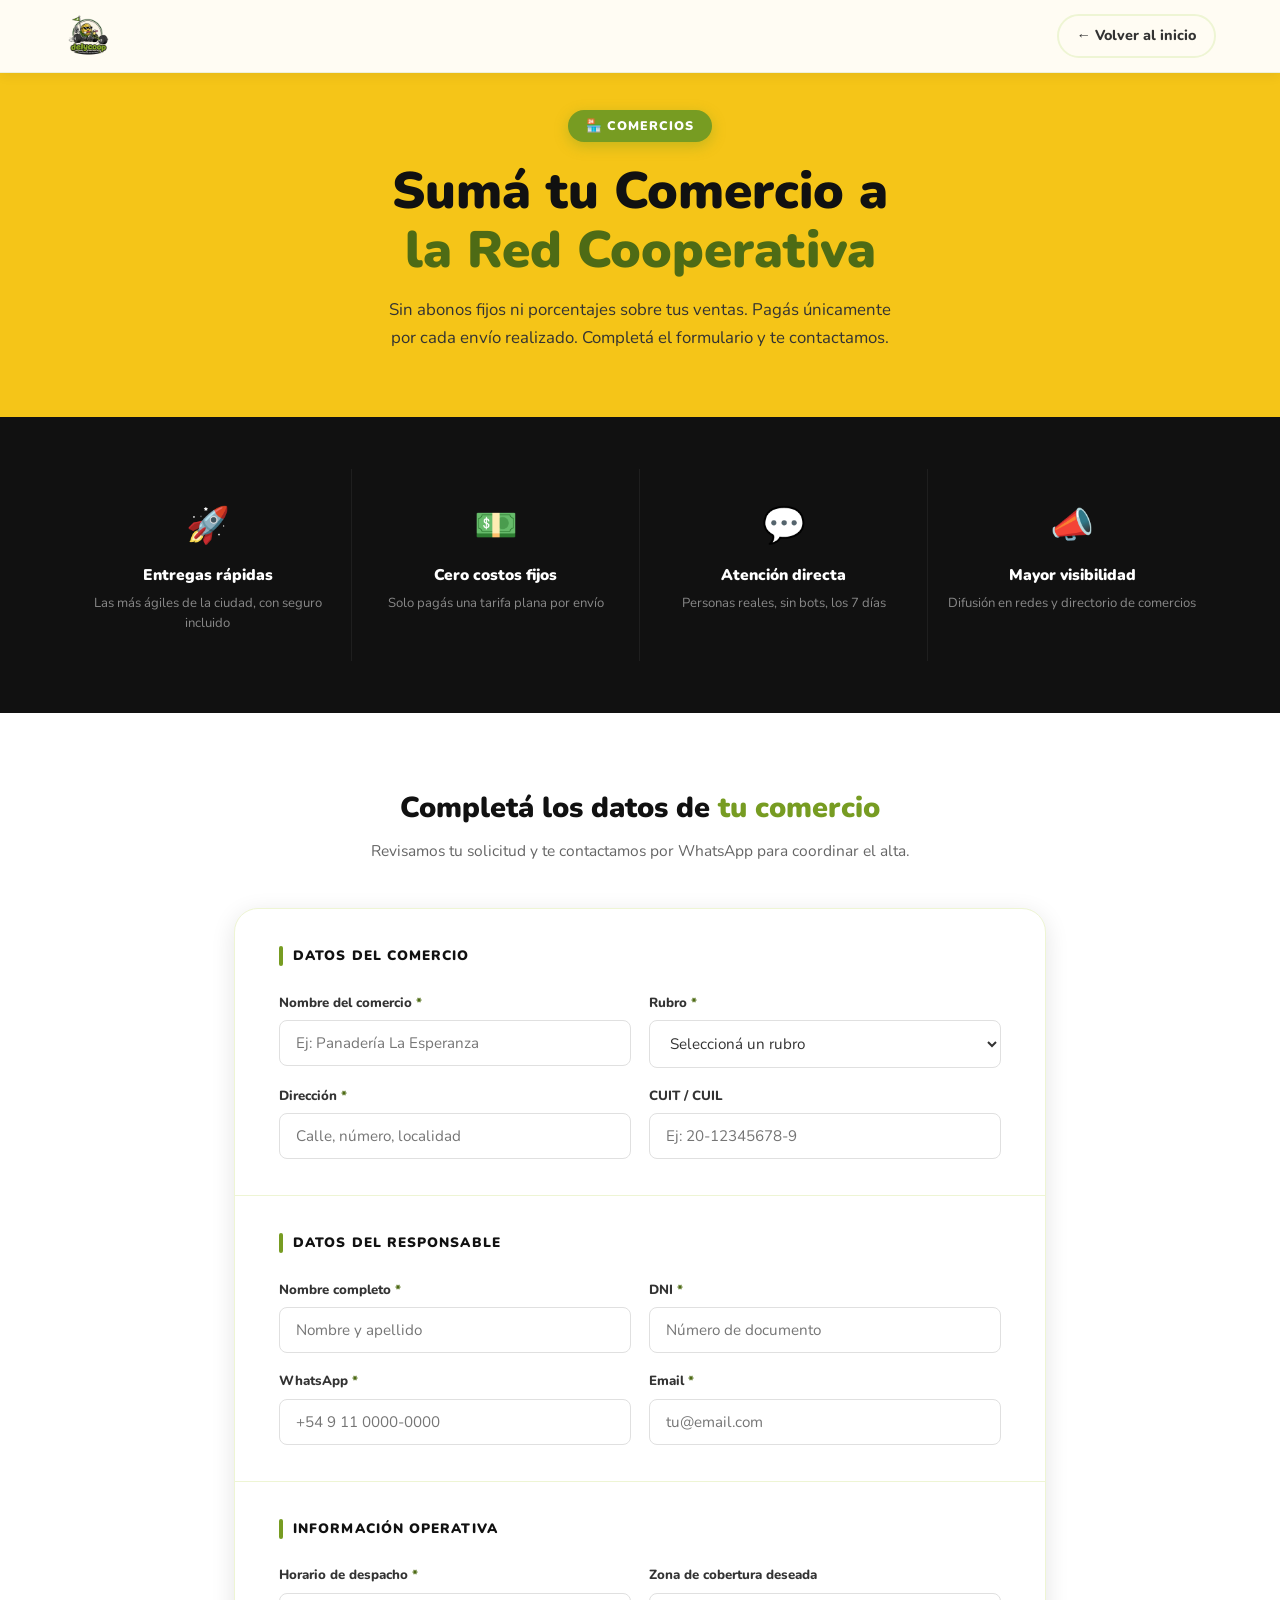
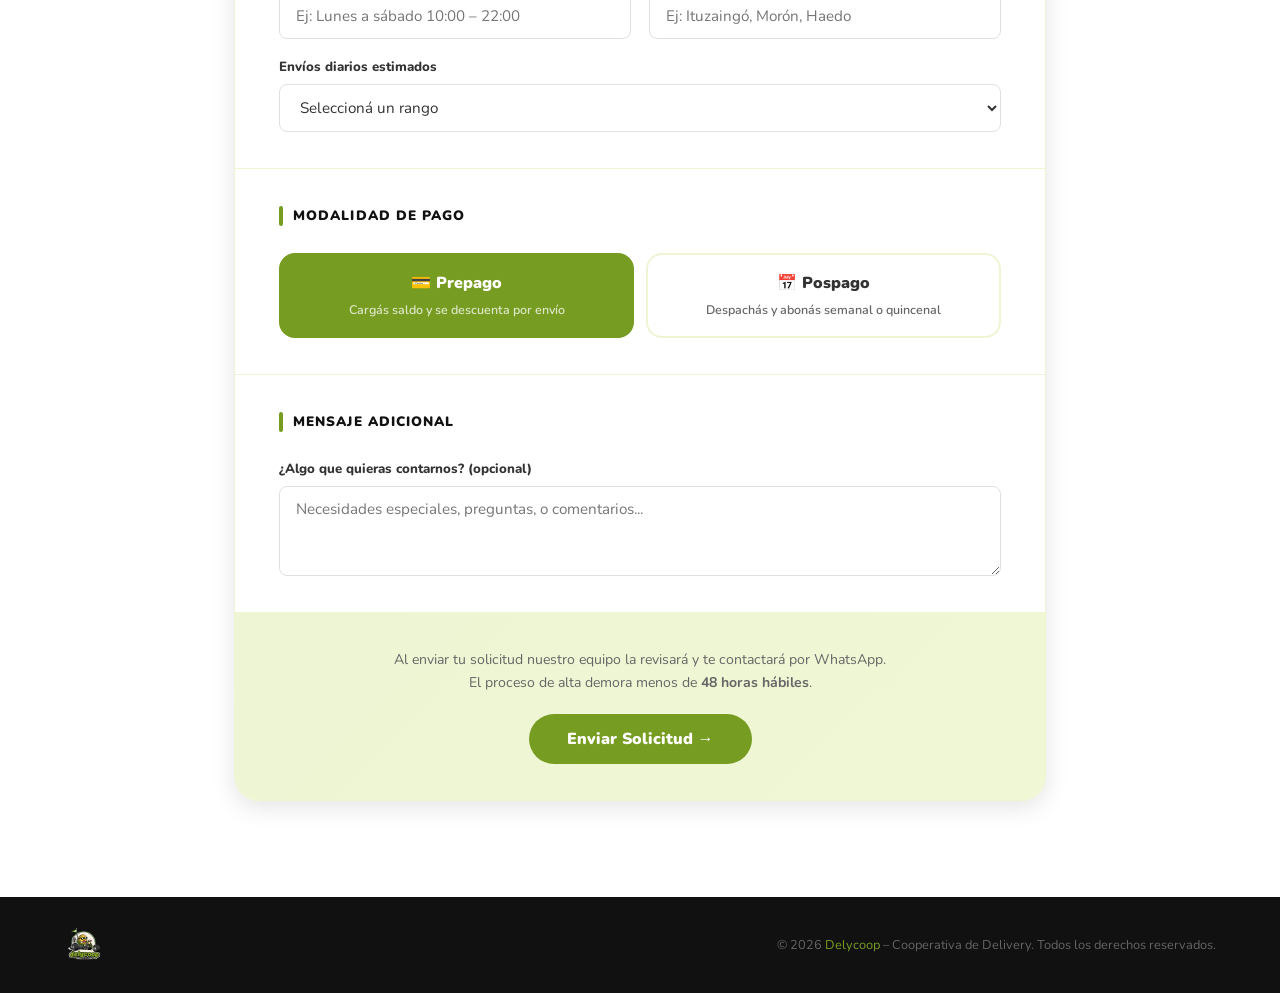
==== comercios.html @ d39c7be9 "sume pagina soy repartidor soy comercio" ====
<!DOCTYPE html>
<html lang="es">
<head>
  <meta charset="UTF-8" />
  <meta name="viewport" content="width=device-width, initial-scale=1.0" />
  <meta name="description" content="Sumá tu comercio a Delycoop. Sin abonos fijos, sin porcentajes. Pagás solo por cada envío realizado." />
  <title>Sumá tu Comercio – Delycoop</title>
  <link rel="preconnect" href="https://fonts.googleapis.com" />
  <link rel="preconnect" href="https://fonts.gstatic.com" crossorigin />
  <link href="https://fonts.googleapis.com/css2?family=Nunito:wght@400;600;700;800;900&display=swap" rel="stylesheet" />
  <style>
    :root {
      --g:        #779C22;
      --g-dark:   #4E6B15;
      --g-darker: #2A3A08;
      --g-light:  #EEF5D4;
      --black:    #111111;
      --gray-d:   #333333;
      --gray-m:   #666666;
      --gray-l:   #f4f4f4;
      --white:    #ffffff;
      --yellow:   #f5c518;
      --font:     'Nunito', sans-serif;
      --ease:     all .3s cubic-bezier(.4,0,.2,1);
      --r-sm: 8px; --r-md: 16px; --r-lg: 24px;
      --sh-sm: 0 2px 10px rgba(0,0,0,.07);
      --sh-md: 0 6px 24px rgba(0,0,0,.11);
    }
    *, *::before, *::after { margin:0; padding:0; box-sizing:border-box; }
    html { scroll-behavior:smooth; }
    body { font-family:var(--font); color:var(--gray-d); background:var(--white); line-height:1.6; overflow-x:hidden; }
    a { text-decoration:none; color:inherit; }
    ul { list-style:none; }
    img { max-width:100%; height:auto; display:block; }
    .container { width:100%; max-width:860px; margin:0 auto; padding:0 24px; }
    .container--wide { max-width:1200px; }

    /* ── NAV ── */
    .nav {
      position:fixed; top:0; left:0; right:0; z-index:1000;
      background:rgba(255,255,255,.95);
      backdrop-filter:blur(14px); -webkit-backdrop-filter:blur(14px);
      border-bottom:1px solid rgba(119,156,34,.12);
      box-shadow:0 2px 12px rgba(0,0,0,.07);
    }
    .nav__inner { display:flex; align-items:center; justify-content:space-between; height:72px; }
    .nav__logo img { height:48px; width:auto; }
    .nav__back {
      display:inline-flex; align-items:center; gap:7px;
      font-size:.9rem; font-weight:800; color:var(--gray-d);
      transition:var(--ease); padding:8px 18px; border-radius:100px;
      border:2px solid var(--g-light);
    }
    .nav__back:hover { color:var(--g); border-color:var(--g); background:var(--g-light); }

    /* ── HERO ── */
    .hero {
      padding:110px 0 64px;
      background:var(--yellow);
      text-align:center;
    }
    .hero__badge {
      display:inline-flex; align-items:center; gap:8px;
      background:var(--g); color:#fff;
      padding:6px 18px; border-radius:100px;
      font-size:.78rem; font-weight:900; text-transform:uppercase; letter-spacing:.08em;
      margin-bottom:20px; box-shadow:0 4px 14px rgba(119,156,34,.38);
    }
    .hero h1 {
      font-size:clamp(2rem,5vw,3.2rem); font-weight:900;
      color:var(--black); line-height:1.15; margin-bottom:16px;
    }
    .hero h1 em { font-style:normal; color:var(--g-dark); }
    .hero p { font-size:1.05rem; color:var(--gray-d); max-width:520px; margin:0 auto; line-height:1.7; }

    /* ── BENEFITS STRIP ── */
    .strip { background:var(--black); padding:52px 0; }
    .strip__grid { display:grid; grid-template-columns:repeat(4,1fr); gap:0; }
    .sitem {
      text-align:center; padding:28px 18px;
      border-right:1px solid rgba(255,255,255,.06);
    }
    .sitem:last-child { border-right:none; }
    .sitem__ico { font-size:2.2rem; margin-bottom:10px; }
    .sitem__t { font-size:.97rem; font-weight:900; color:#fff; margin-bottom:6px; }
    .sitem__p { font-size:.82rem; color:rgba(255,255,255,.5); line-height:1.5; }

    /* ── FORM SECTION ── */
    .form-sec { padding:72px 0 96px; background:var(--white); }
    .form-intro { text-align:center; margin-bottom:44px; }
    .form-intro h2 { font-size:1.8rem; font-weight:900; color:var(--black); margin-bottom:8px; }
    .form-intro h2 span { color:var(--g); }
    .form-intro p { font-size:.97rem; color:var(--gray-m); }

    .form-wrap {
      background:#fff;
      border:1.5px solid var(--g-light);
      border-radius:var(--r-lg);
      overflow:hidden;
      box-shadow:var(--sh-md);
    }
    .form-block {
      padding:36px 44px;
      border-bottom:1.5px solid var(--g-light);
    }
    .form-block__t {
      font-size:.85rem; font-weight:900; color:var(--black);
      text-transform:uppercase; letter-spacing:.08em;
      margin-bottom:26px;
      display:flex; align-items:center; gap:10px;
    }
    .form-block__t::before {
      content:''; width:4px; height:20px;
      background:var(--g); border-radius:4px; flex-shrink:0;
    }
    .form-row {
      display:grid; grid-template-columns:1fr 1fr;
      gap:18px; margin-bottom:18px;
    }
    .form-row:last-child { margin-bottom:0; }
    .form-row.full { grid-template-columns:1fr; }
    .form-group { display:flex; flex-direction:column; gap:6px; }
    .form-group label { font-size:.83rem; font-weight:800; color:var(--gray-d); }
    .form-group input,
    .form-group select,
    .form-group textarea {
      padding:12px 16px;
      border:1.5px solid #e0e0e0;
      border-radius:var(--r-sm);
      font-family:var(--font); font-size:.95rem; color:var(--gray-d);
      background:#fff; transition:var(--ease); outline:none;
    }
    .form-group textarea { resize:vertical; min-height:90px; }
    .form-group input:focus,
    .form-group select:focus,
    .form-group textarea:focus {
      border-color:var(--g); box-shadow:0 0 0 3px rgba(119,156,34,.12);
    }
    .req { color:var(--g-dark); }

    /* modalidad tabs */
    .modal-tabs { display:flex; gap:12px; }
    .modal-tab {
      flex:1; padding:16px 12px; border-radius:var(--r-md);
      border:2px solid var(--g-light); background:#fff;
      font-family:var(--font); font-size:.92rem; font-weight:800;
      cursor:pointer; transition:var(--ease); text-align:center;
      position:relative;
    }
    .modal-tab input[type="radio"] { position:absolute; opacity:0; width:0; height:0; }
    .modal-tab:has(input:checked) { background:var(--g); border-color:var(--g); color:#fff; }
    .modal-tab:hover:not(:has(input:checked)) { border-color:var(--g); color:var(--g); background:var(--g-light); }
    .modal-tab__t { font-size:1rem; font-weight:900; display:block; margin-bottom:4px; }
    .modal-tab__p { font-size:.78rem; font-weight:600; opacity:.75; display:block; }

    /* submit */
    .form-submit {
      padding:36px 44px;
      background:linear-gradient(135deg, var(--g-light) 0%, #f0f7d4 100%);
      text-align:center;
    }
    .form-submit p { font-size:.88rem; color:var(--gray-m); margin-bottom:20px; line-height:1.6; }

    .btn {
      display:inline-flex; align-items:center; gap:8px;
      padding:14px 38px; border-radius:100px;
      font-family:var(--font); font-size:1rem; font-weight:900;
      cursor:pointer; border:none; transition:var(--ease);
    }
    .btn-primary { background:var(--g); color:#fff; }
    .btn-primary:hover { background:var(--g-dark); transform:translateY(-2px); box-shadow:0 6px 22px rgba(119,156,34,.42); }

    /* ── FOOTER ── */
    .footer { background:var(--black); padding:28px 0; }
    .footer__inner {
      display:flex; align-items:center; justify-content:space-between;
      flex-wrap:wrap; gap:12px;
    }
    .footer__logo img { height:40px; }
    .footer p { font-size:.8rem; color:rgba(255,255,255,.35); }
    .footer span { color:var(--g); }

    /* ── RESPONSIVE ── */
    @media(max-width:768px) {
      .strip__grid { grid-template-columns:1fr 1fr; }
      .sitem { border-right:none; border-bottom:1px solid rgba(255,255,255,.06); }
      .form-row { grid-template-columns:1fr; }
      .form-block { padding:24px 20px; }
      .form-submit { padding:24px 20px; }
      .modal-tabs { flex-direction:column; }
    }
    @media(max-width:480px) {
      .strip__grid { grid-template-columns:1fr; }
      .hero { padding:90px 0 44px; }
      .form-intro h2 { font-size:1.4rem; }
    }
  </style>
</head>
<body>

<!-- NAV -->
<nav class="nav">
  <div class="container container--wide">
    <div class="nav__inner">
      <a href="index.html" class="nav__logo">
        <img src="imagenes/logo-sin-fondo.png" alt="Delycoop" />
      </a>
      <a href="index.html" class="nav__back">← Volver al inicio</a>
    </div>
  </div>
</nav>

<!-- HERO -->
<section class="hero">
  <div class="container">
    <div class="hero__badge">🏪 Comercios</div>
    <h1>Sumá tu Comercio a<br><em>la Red Cooperativa</em></h1>
    <p>Sin abonos fijos ni porcentajes sobre tus ventas. Pagás únicamente por cada envío realizado. Completá el formulario y te contactamos.</p>
  </div>
</section>

<!-- BENEFITS STRIP -->
<div class="strip">
  <div class="container container--wide">
    <div class="strip__grid">
      <div class="sitem">
        <div class="sitem__ico">🚀</div>
        <div class="sitem__t">Entregas rápidas</div>
        <div class="sitem__p">Las más ágiles de la ciudad, con seguro incluido</div>
      </div>
      <div class="sitem">
        <div class="sitem__ico">💵</div>
        <div class="sitem__t">Cero costos fijos</div>
        <div class="sitem__p">Solo pagás una tarifa plana por envío</div>
      </div>
      <div class="sitem">
        <div class="sitem__ico">💬</div>
        <div class="sitem__t">Atención directa</div>
        <div class="sitem__p">Personas reales, sin bots, los 7 días</div>
      </div>
      <div class="sitem">
        <div class="sitem__ico">📣</div>
        <div class="sitem__t">Mayor visibilidad</div>
        <div class="sitem__p">Difusión en redes y directorio de comercios</div>
      </div>
    </div>
  </div>
</div>

<!-- FORM -->
<section class="form-sec">
  <div class="container">
    <div class="form-intro">
      <h2>Completá los datos de <span>tu comercio</span></h2>
      <p>Revisamos tu solicitud y te contactamos por WhatsApp para coordinar el alta.</p>
    </div>

    <form class="form-wrap" action="#" method="post">

      <!-- Datos del comercio -->
      <div class="form-block">
        <div class="form-block__t">Datos del Comercio</div>
        <div class="form-row">
          <div class="form-group">
            <label>Nombre del comercio <span class="req">*</span></label>
            <input type="text" name="nombre_comercio" placeholder="Ej: Panadería La Esperanza" required />
          </div>
          <div class="form-group">
            <label>Rubro <span class="req">*</span></label>
            <select name="rubro" required>
              <option value="" disabled selected>Seleccioná un rubro</option>
              <option>Panadería / Pastelería</option>
              <option>Pizzería / Rotisería</option>
              <option>Hamburguesería</option>
              <option>Sushi / Cocina oriental</option>
              <option>Heladería</option>
              <option>Almacén / Minimarket</option>
              <option>Farmacia</option>
              <option>Indumentaria</option>
              <option>Electrónica</option>
              <option>Otro</option>
            </select>
          </div>
        </div>
        <div class="form-row">
          <div class="form-group">
            <label>Dirección <span class="req">*</span></label>
            <input type="text" name="direccion" placeholder="Calle, número, localidad" required />
          </div>
          <div class="form-group">
            <label>CUIT / CUIL</label>
            <input type="text" name="cuit" placeholder="Ej: 20-12345678-9" />
          </div>
        </div>
      </div>

      <!-- Datos del responsable -->
      <div class="form-block">
        <div class="form-block__t">Datos del Responsable</div>
        <div class="form-row">
          <div class="form-group">
            <label>Nombre completo <span class="req">*</span></label>
            <input type="text" name="nombre" placeholder="Nombre y apellido" required />
          </div>
          <div class="form-group">
            <label>DNI <span class="req">*</span></label>
            <input type="text" name="dni" placeholder="Número de documento" required />
          </div>
        </div>
        <div class="form-row">
          <div class="form-group">
            <label>WhatsApp <span class="req">*</span></label>
            <input type="tel" name="whatsapp" placeholder="+54 9 11 0000-0000" required />
          </div>
          <div class="form-group">
            <label>Email <span class="req">*</span></label>
            <input type="email" name="email" placeholder="tu@email.com" required />
          </div>
        </div>
      </div>

      <!-- Operativa -->
      <div class="form-block">
        <div class="form-block__t">Información Operativa</div>
        <div class="form-row">
          <div class="form-group">
            <label>Horario de despacho <span class="req">*</span></label>
            <input type="text" name="horario" placeholder="Ej: Lunes a sábado 10:00 – 22:00" required />
          </div>
          <div class="form-group">
            <label>Zona de cobertura deseada</label>
            <input type="text" name="zona" placeholder="Ej: Ituzaingó, Morón, Haedo" />
          </div>
        </div>
        <div class="form-row full">
          <div class="form-group">
            <label>Envíos diarios estimados</label>
            <select name="volumen">
              <option value="" disabled selected>Seleccioná un rango</option>
              <option>Menos de 10</option>
              <option>10 a 30</option>
              <option>30 a 60</option>
              <option>Más de 60</option>
            </select>
          </div>
        </div>
      </div>

      <!-- Modalidad -->
      <div class="form-block">
        <div class="form-block__t">Modalidad de Pago</div>
        <div class="modal-tabs">
          <label class="modal-tab">
            <input type="radio" name="modalidad" value="prepago" checked />
            <span class="modal-tab__t">💳 Prepago</span>
            <span class="modal-tab__p">Cargás saldo y se descuenta por envío</span>
          </label>
          <label class="modal-tab">
            <input type="radio" name="modalidad" value="pospago" />
            <span class="modal-tab__t">📅 Pospago</span>
            <span class="modal-tab__p">Despachás y abonás semanal o quincenal</span>
          </label>
        </div>
      </div>

      <!-- Mensaje opcional -->
      <div class="form-block">
        <div class="form-block__t">Mensaje Adicional</div>
        <div class="form-row full">
          <div class="form-group">
            <label>¿Algo que quieras contarnos? (opcional)</label>
            <textarea name="mensaje" placeholder="Necesidades especiales, preguntas, o comentarios..."></textarea>
          </div>
        </div>
      </div>

      <!-- Submit -->
      <div class="form-submit">
        <p>Al enviar tu solicitud nuestro equipo la revisará y te contactará por WhatsApp.<br>El proceso de alta demora menos de <strong>48 horas hábiles</strong>.</p>
        <button type="submit" class="btn btn-primary">Enviar Solicitud →</button>
      </div>

    </form>
  </div>
</section>

<!-- FOOTER -->
<footer class="footer">
  <div class="container container--wide">
    <div class="footer__inner">
      <a href="index.html" class="footer__logo">
        <img src="imagenes/logo-sin-fondo.png" alt="Delycoop" />
      </a>
      <p>© 2026 <span>Delycoop</span> – Cooperativa de Delivery. Todos los derechos reservados.</p>
    </div>
  </div>
</footer>

</body>
</html>
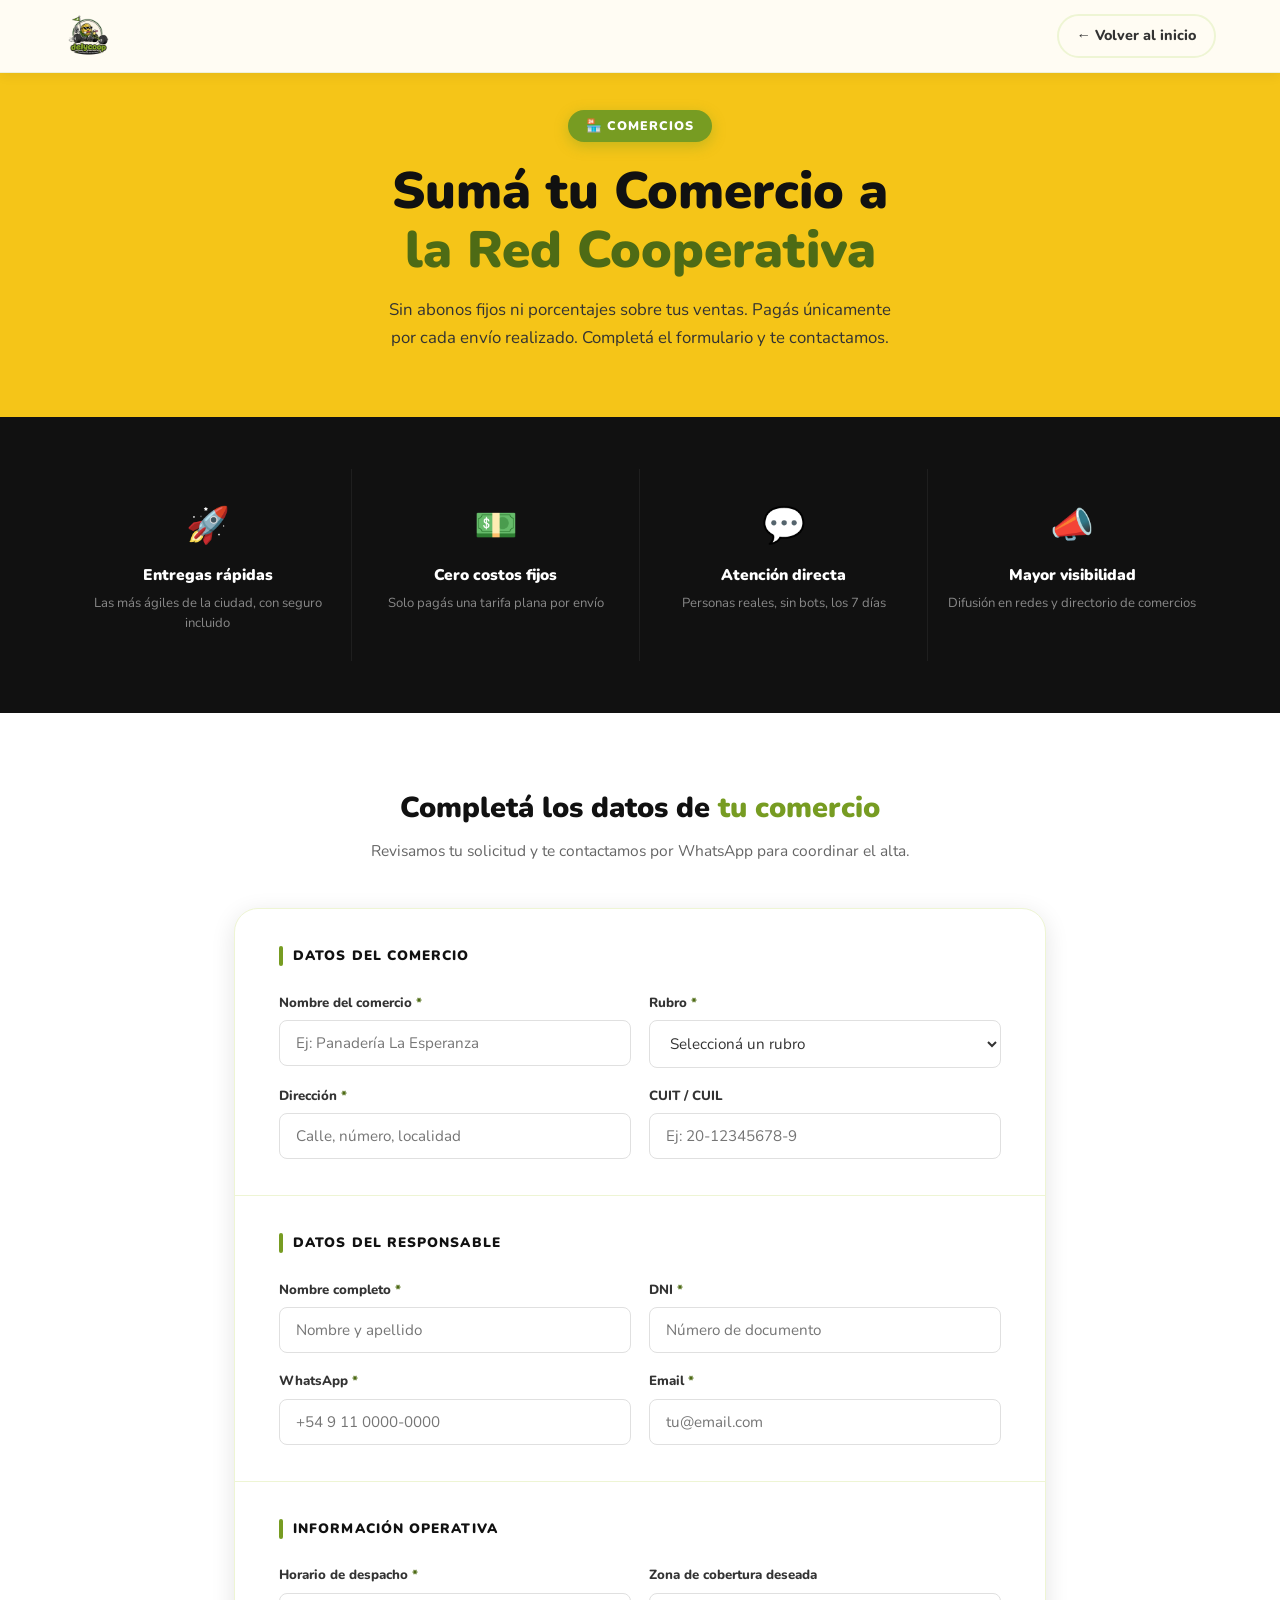
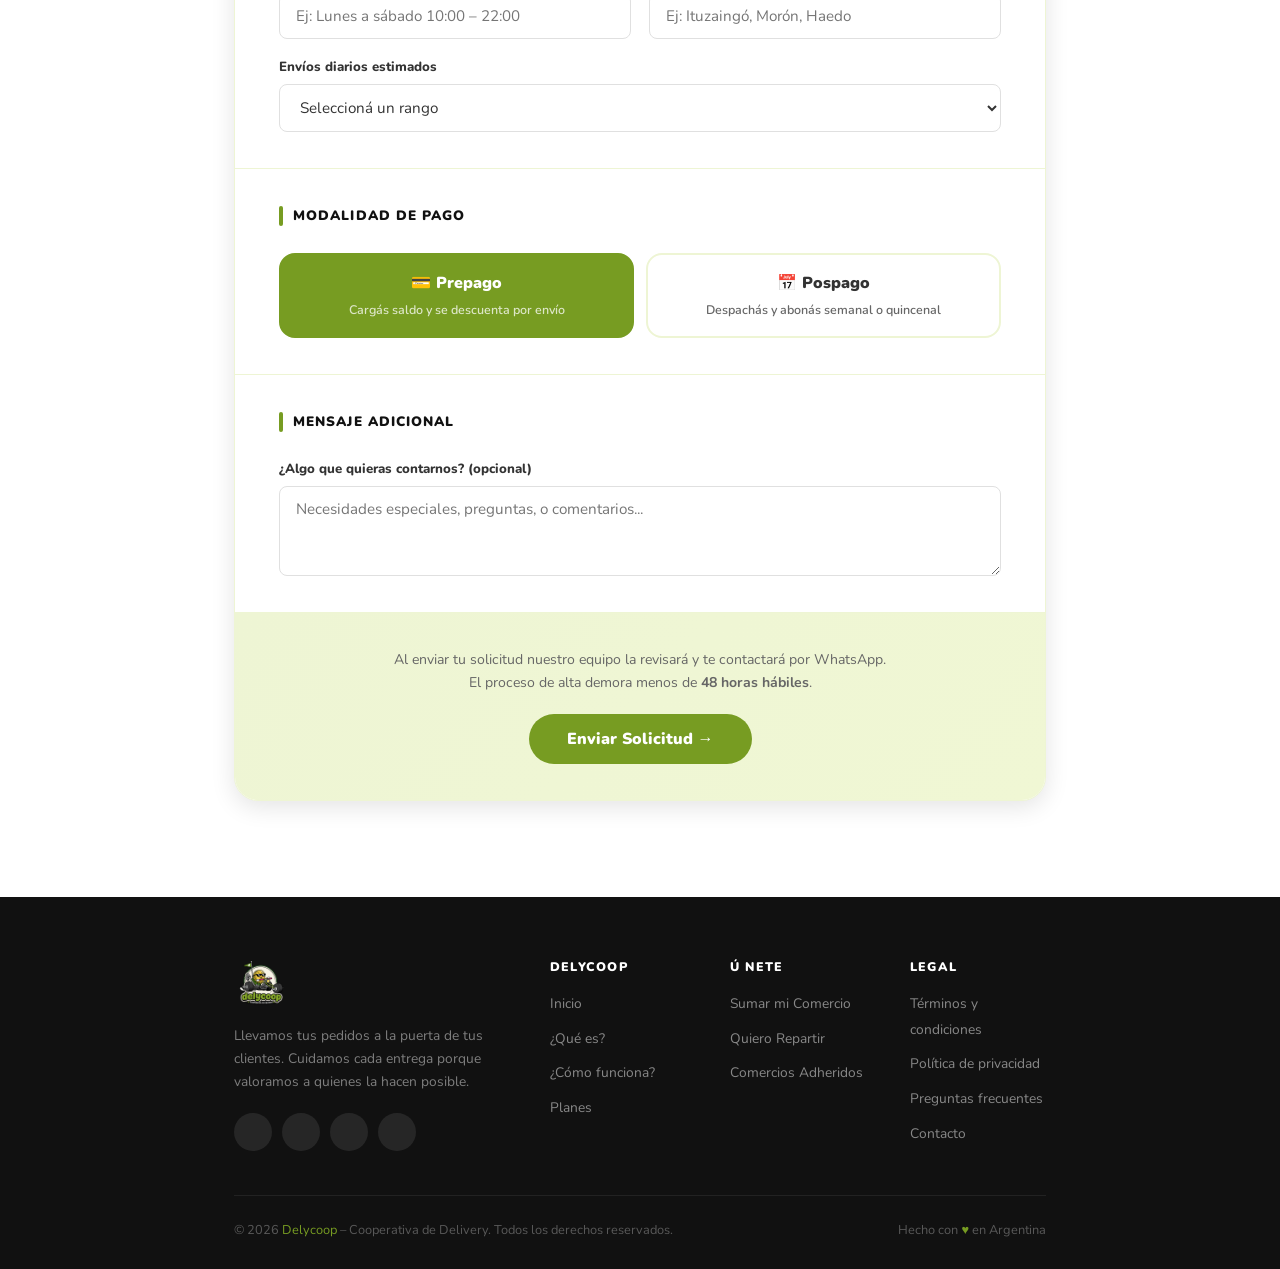
==== commit 5fffe1c1: "agregue elmismo foother" ====
--- a/comercios.html
+++ b/comercios.html
@@ -52,6 +52,13 @@
       border:2px solid var(--g-light);
     }
     .nav__back:hover { color:var(--g); border-color:var(--g); background:var(--g-light); }
+    .nav__login {
+      font-size:.9rem; font-weight:700; color:var(--gray-d);
+      padding:8px 20px; border-radius:100px;
+      border:2px solid var(--g-light);
+      transition:var(--ease);
+    }
+    .nav__login:hover { color:var(--g); border-color:var(--g); background:var(--g-light); }
 
     /* ── HERO ── */
     .hero {
@@ -171,14 +178,25 @@
     .btn-primary:hover { background:var(--g-dark); transform:translateY(-2px); box-shadow:0 6px 22px rgba(119,156,34,.42); }
 
     /* ── FOOTER ── */
-    .footer { background:var(--black); padding:28px 0; }
-    .footer__inner {
-      display:flex; align-items:center; justify-content:space-between;
-      flex-wrap:wrap; gap:12px;
-    }
-    .footer__logo img { height:40px; }
-    .footer p { font-size:.8rem; color:rgba(255,255,255,.35); }
-    .footer span { color:var(--g); }
+    .footer { background:var(--black); padding:60px 0 28px; color:rgba(255,255,255,.65); }
+    .footer__grid { display:grid; grid-template-columns:2fr 1fr 1fr 1fr; gap:44px; margin-bottom:44px; }
+    .footer__logo { height:54px; margin-bottom:14px; display:block; }
+    .footer__desc { font-size:.86rem; line-height:1.65; color:rgba(255,255,255,.46); max-width:250px; }
+    .footer__social { display:flex; gap:10px; margin-top:20px; }
+    .footer__social a {
+      width:38px; height:38px; border-radius:50%;
+      background:rgba(255,255,255,.09);
+      display:flex; align-items:center; justify-content:center;
+      font-size:1rem; transition:var(--ease);
+    }
+    .footer__social a:hover { background:var(--g); transform:translateY(-2px); }
+    .footer__col-t { font-size:.78rem; font-weight:900; text-transform:uppercase; letter-spacing:.1em; color:#fff; margin-bottom:14px; }
+    .footer__links { display:flex; flex-direction:column; gap:9px; list-style:none; padding:0; margin:0; }
+    .footer__links a { font-size:.86rem; color:rgba(255,255,255,.5); transition:var(--ease); }
+    .footer__links a:hover { color:var(--g); }
+    .footer__bottom { border-top:1px solid rgba(255,255,255,.07); padding-top:24px; display:flex; align-items:center; justify-content:space-between; flex-wrap:wrap; gap:10px; }
+    .footer__bottom p { font-size:.8rem; color:rgba(255,255,255,.3); }
+    .footer__bottom span { color:var(--g); }
 
     /* ── RESPONSIVE ── */
     @media(max-width:768px) {
@@ -188,6 +206,11 @@
       .form-block { padding:24px 20px; }
       .form-submit { padding:24px 20px; }
       .modal-tabs { flex-direction:column; }
+      .footer__grid { grid-template-columns:1fr 1fr; gap:28px; }
+    }
+    @media(max-width:600px) {
+      .footer__grid { grid-template-columns:1fr; }
+      .footer__bottom { flex-direction:column; text-align:center; }
     }
     @media(max-width:480px) {
       .strip__grid { grid-template-columns:1fr; }
@@ -386,12 +409,48 @@
 
 <!-- FOOTER -->
 <footer class="footer">
-  <div class="container container--wide">
-    <div class="footer__inner">
-      <a href="index.html" class="footer__logo">
-        <img src="imagenes/logo-sin-fondo.png" alt="Delycoop" />
-      </a>
+  <div class="container">
+    <div class="footer__grid">
+      <div>
+        <img src="imagenes/logo-sin-fondo.png" alt="Delycoop" class="footer__logo" />
+        <p class="footer__desc">Llevamos tus pedidos a la puerta de tus clientes. Cuidamos cada entrega porque valoramos a quienes la hacen posible.</p>
+        <div class="footer__social">
+          <a href="#" aria-label="Facebook"></a>
+          <a href="#" aria-label="Instagram"></a>
+          <a href="#" aria-label="WhatsApp"></a>
+          <a href="#" aria-label="TikTok"></a>
+        </div>
+      </div>
+      <div>
+        <h4 class="footer__col-t">Delycoop</h4>
+        <ul class="footer__links">
+          <li><a href="index.html#inicio">Inicio</a></li>
+          <li><a href="index.html#que-es">¿Qué es?</a></li>
+          <li><a href="index.html#como-funciona">¿Cómo funciona?</a></li>
+          <li><a href="index.html#planes">Planes</a></li>
+        </ul>
+      </div>
+      <div>
+        <h4 class="footer__col-t">Ú nete</h4>
+        <ul class="footer__links">
+          <li><a href="comercios.html">Sumar mi Comercio</a></li>
+          <li><a href="repartidores.html">Quiero Repartir</a></li>
+          <li><a href="#">Comercios Adheridos</a></li>
+        </ul>
+      </div>
+      <div>
+        <h4 class="footer__col-t">Legal</h4>
+        <ul class="footer__links">
+          <li><a href="#">Términos y condiciones</a></li>
+          <li><a href="#">Política de privacidad</a></li>
+          <li><a href="#">Preguntas frecuentes</a></li>
+          <li><a href="#">Contacto</a></li>
+        </ul>
+      </div>
+    </div>
+    <div class="footer__bottom">
       <p>© 2026 <span>Delycoop</span> – Cooperativa de Delivery. Todos los derechos reservados.</p>
+      <p>Hecho con <span>♥</span> en Argentina</p>
     </div>
   </div>
 </footer>
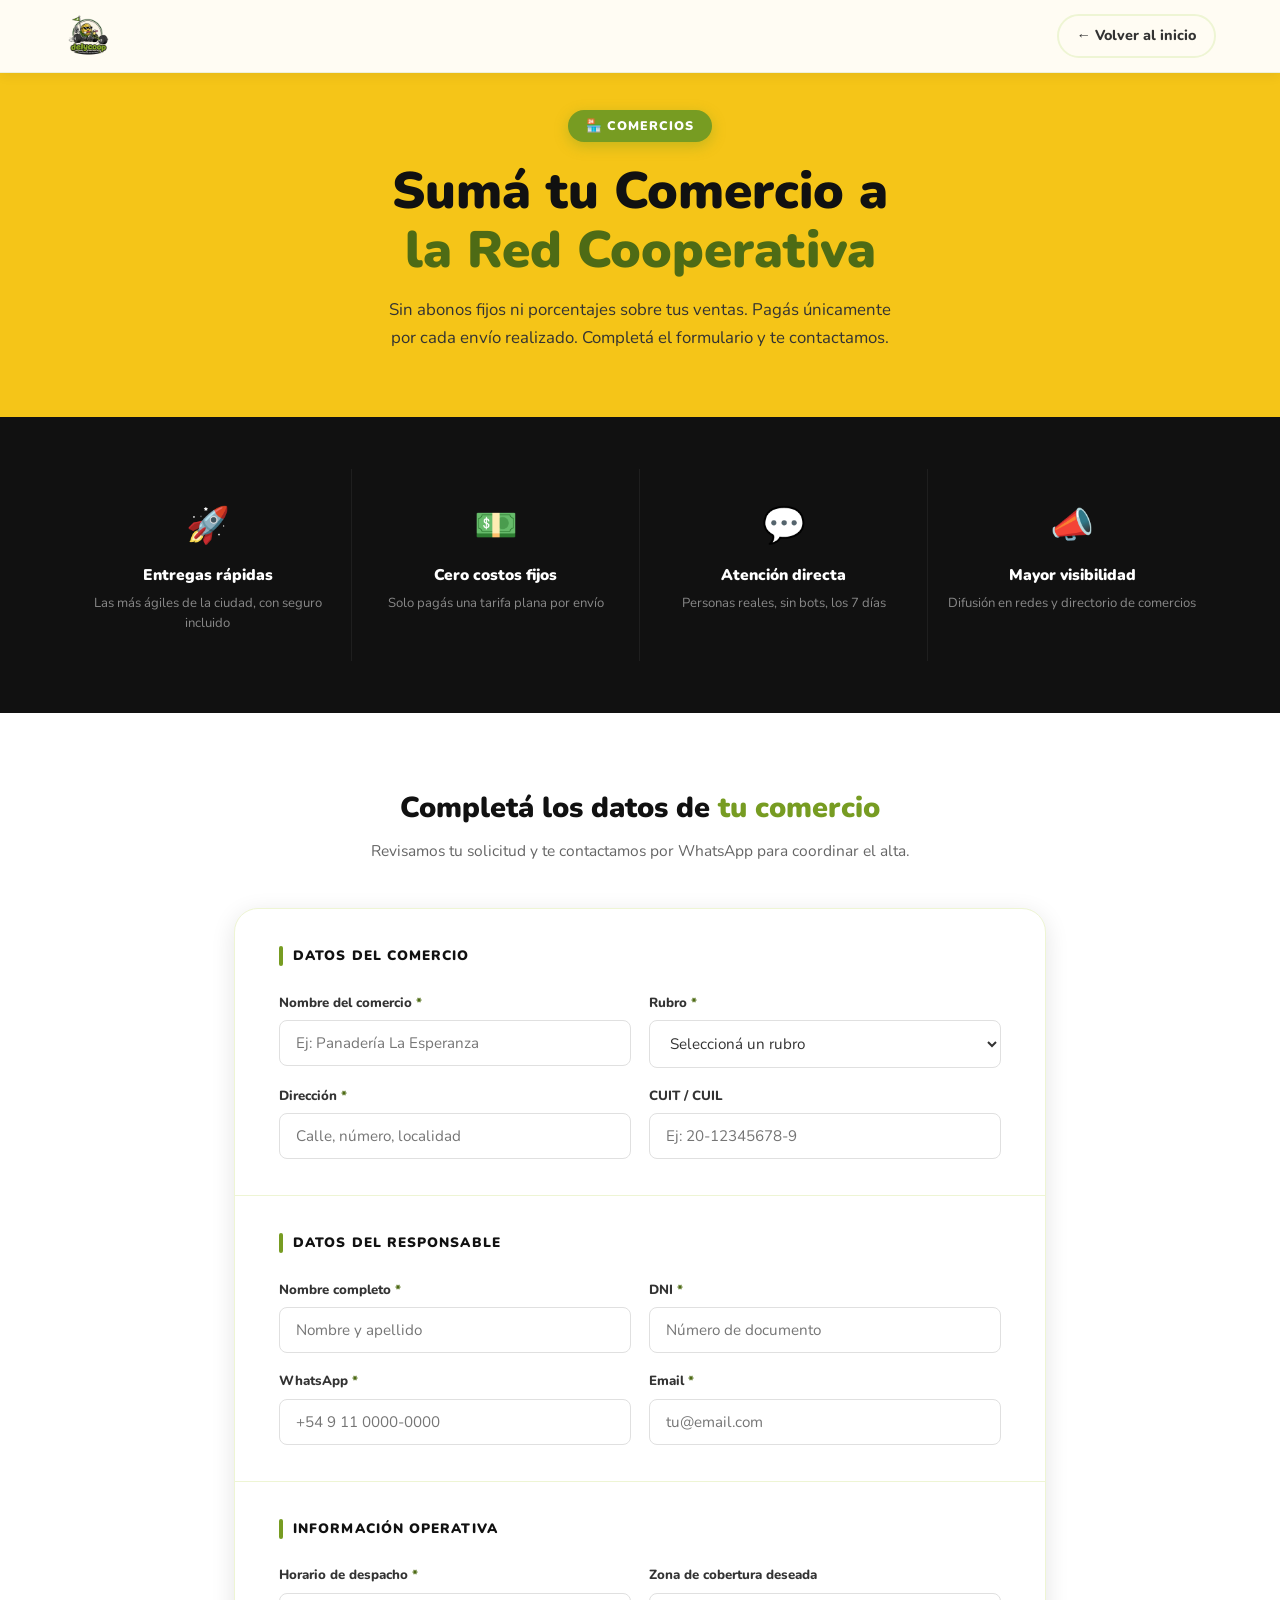
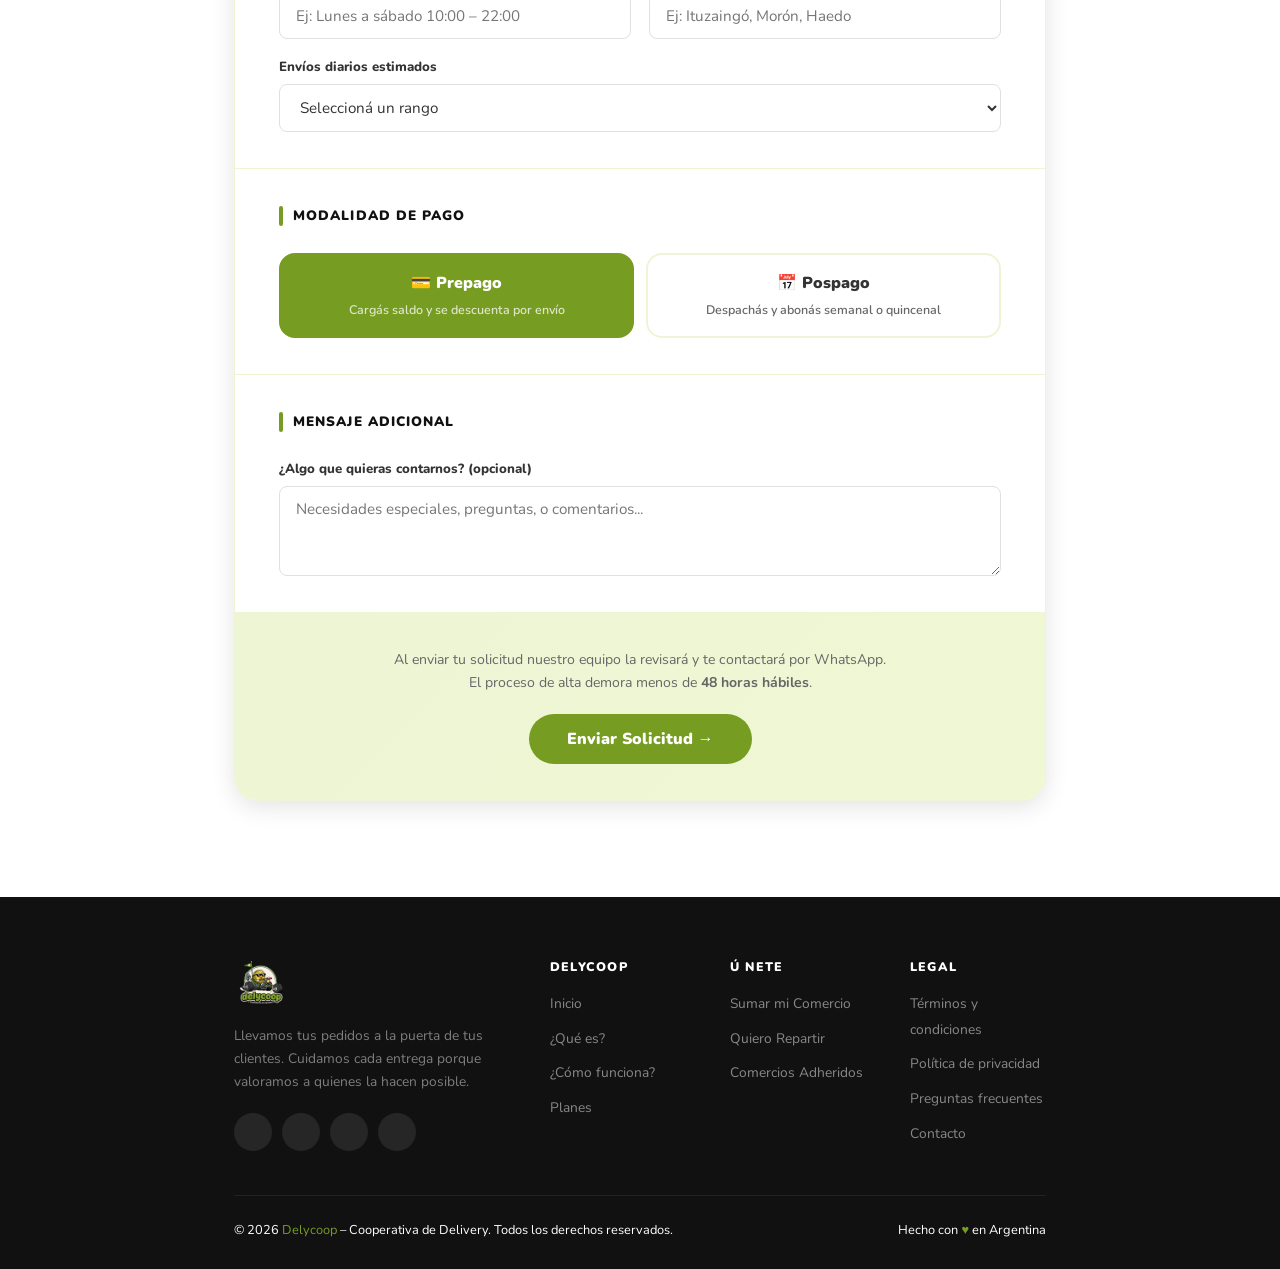
==== commit 534cb410: "deje solo un boton en nav movile" ====
--- a/comercios.html
+++ b/comercios.html
@@ -195,7 +195,7 @@
     .footer__links a { font-size:.86rem; color:rgba(255,255,255,.5); transition:var(--ease); }
     .footer__links a:hover { color:var(--g); }
     .footer__bottom { border-top:1px solid rgba(255,255,255,.07); padding-top:24px; display:flex; align-items:center; justify-content:space-between; flex-wrap:wrap; gap:10px; }
-    .footer__bottom p { font-size:.8rem; color:rgba(255,255,255,.3); }
+    .footer__bottom p { font-size:.8rem; color:#fff; }
     .footer__bottom span { color:var(--g); }
 
     /* ── RESPONSIVE ── */
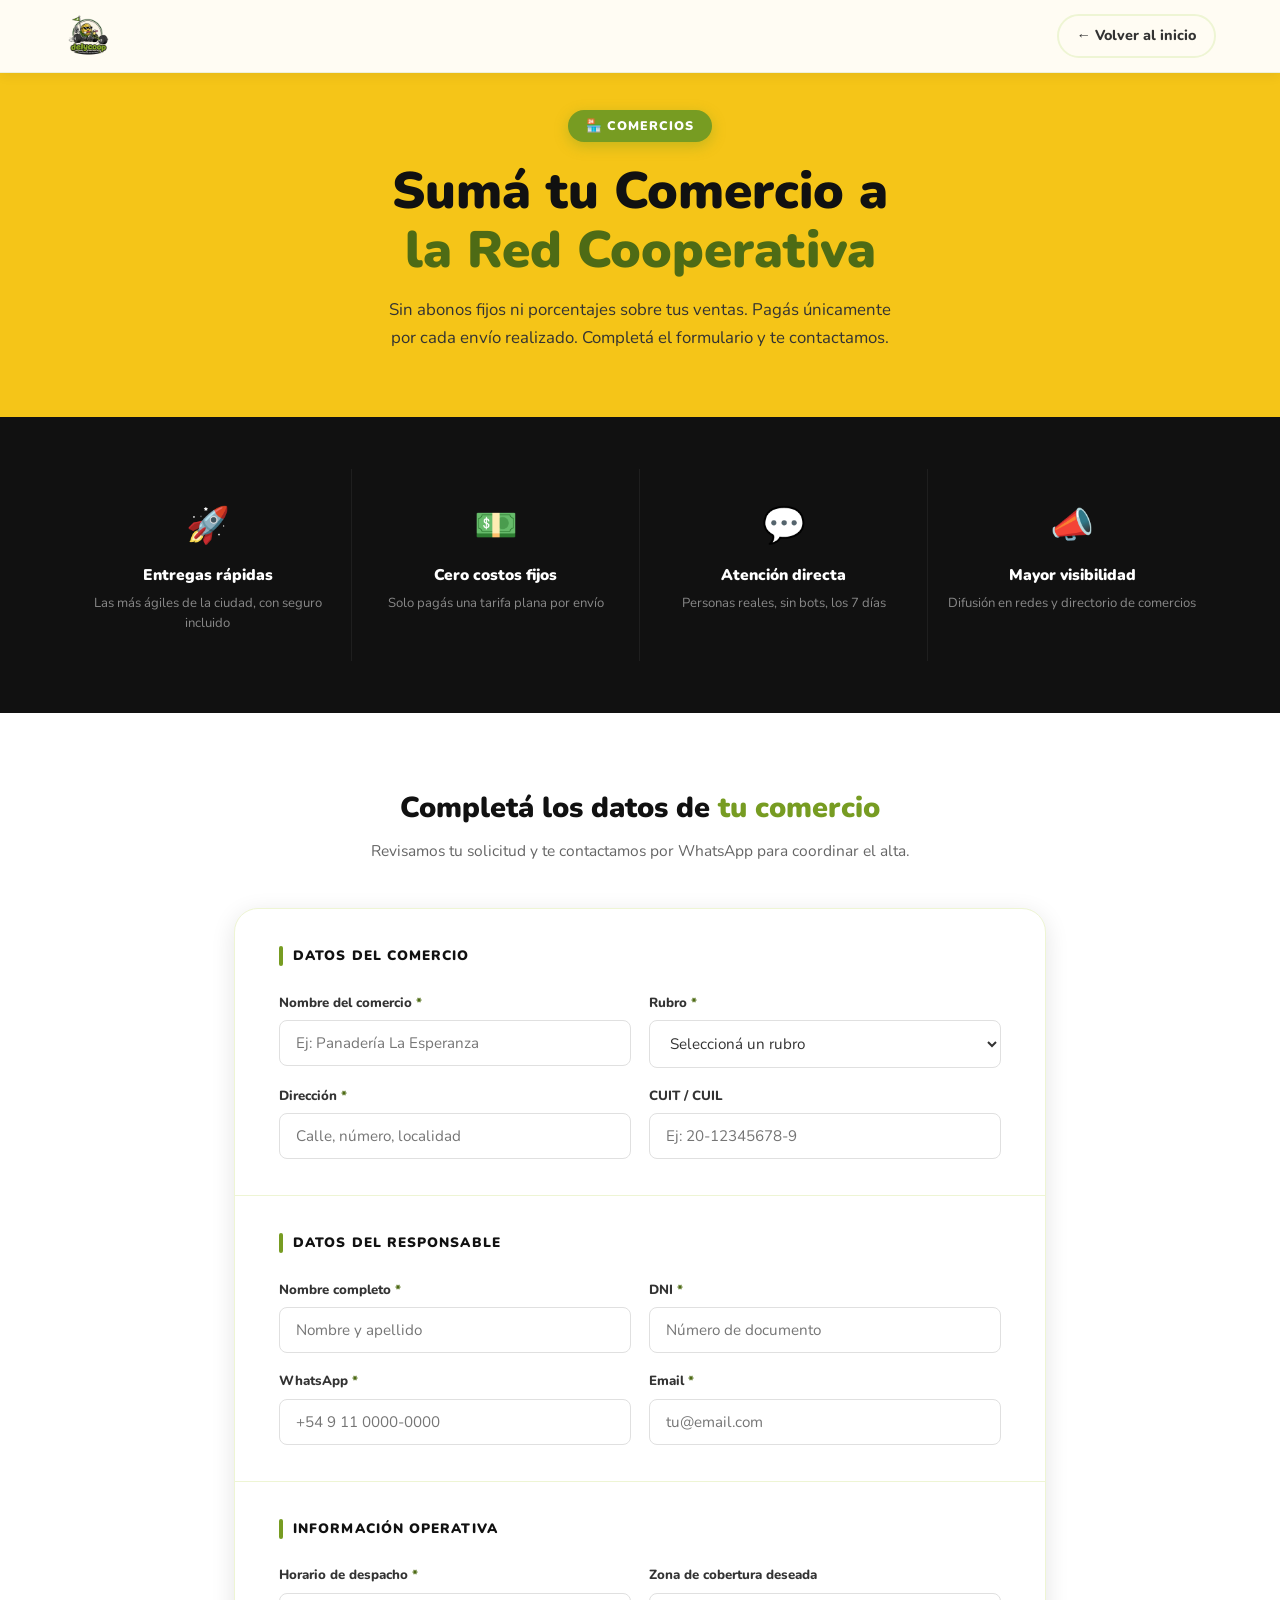
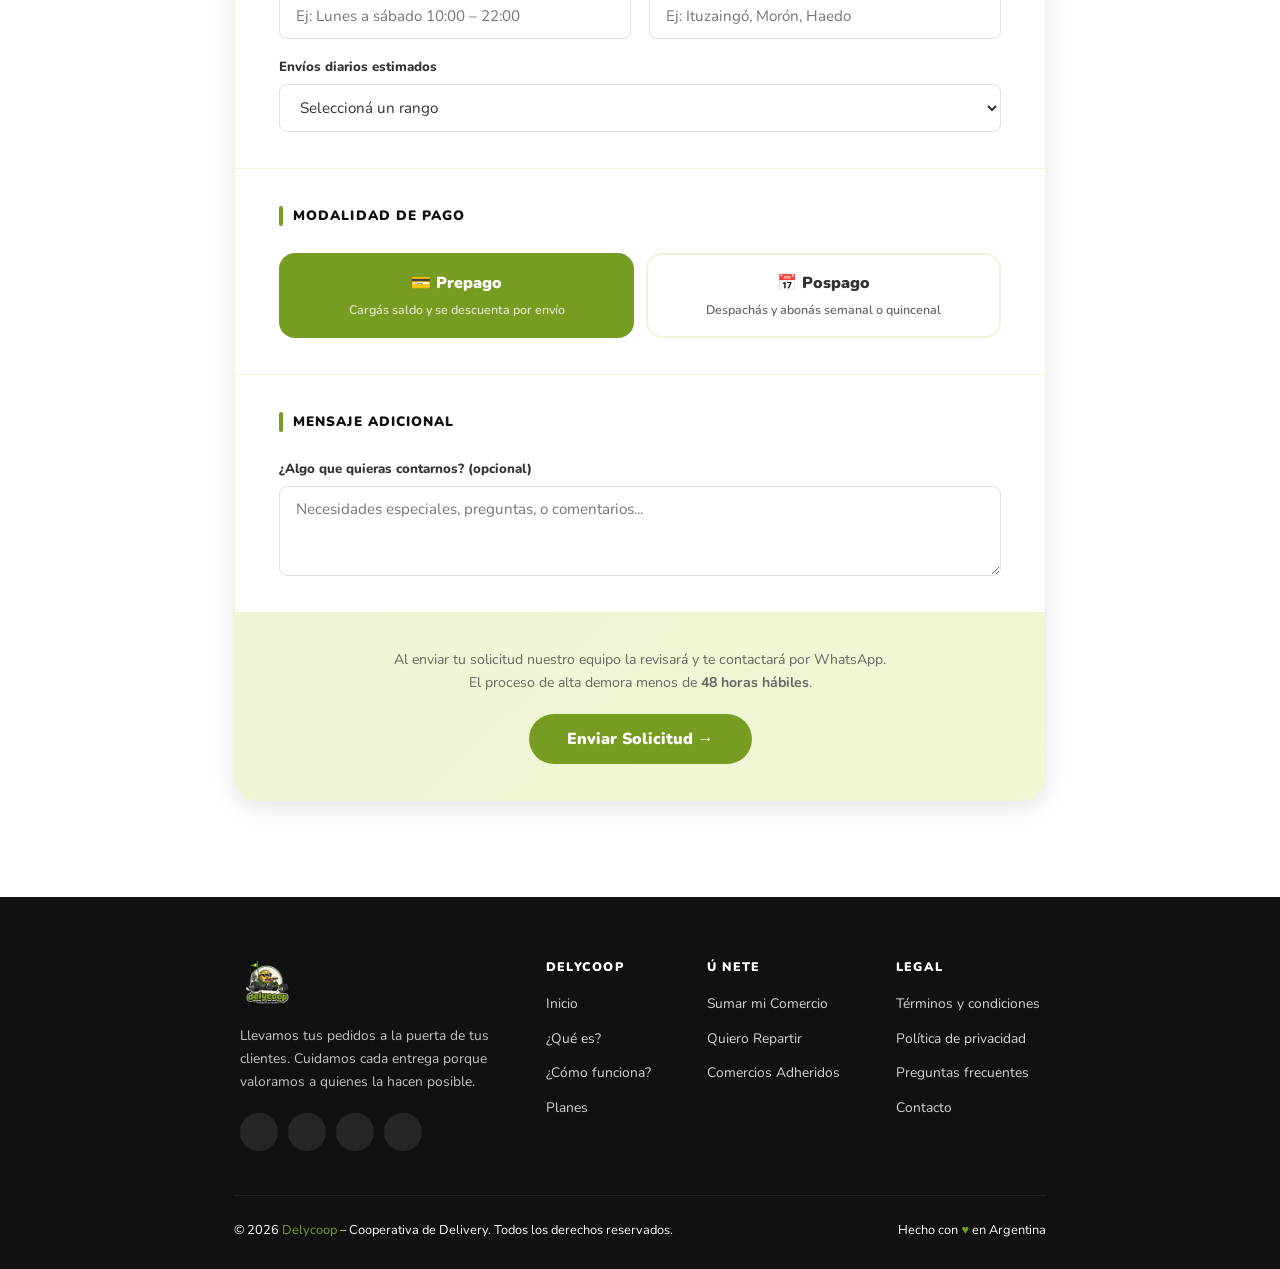
==== commit a96402e0: "cambie color de tipografia dle foother" ====
--- a/comercios.html
+++ b/comercios.html
@@ -179,9 +179,9 @@
 
     /* ── FOOTER ── */
     .footer { background:var(--black); padding:60px 0 28px; color:rgba(255,255,255,.65); }
-    .footer__grid { display:grid; grid-template-columns:2fr 1fr 1fr 1fr; gap:44px; margin-bottom:44px; }
+    .footer__grid { display:grid; grid-template-columns:repeat(4,auto); justify-content:center; gap:56px; margin-bottom:44px; }
     .footer__logo { height:54px; margin-bottom:14px; display:block; }
-    .footer__desc { font-size:.86rem; line-height:1.65; color:rgba(255,255,255,.46); max-width:250px; }
+    .footer__desc { font-size:.86rem; line-height:1.65; color:rgba(255,255,255,.75); max-width:250px; }
     .footer__social { display:flex; gap:10px; margin-top:20px; }
     .footer__social a {
       width:38px; height:38px; border-radius:50%;
@@ -192,7 +192,7 @@
     .footer__social a:hover { background:var(--g); transform:translateY(-2px); }
     .footer__col-t { font-size:.78rem; font-weight:900; text-transform:uppercase; letter-spacing:.1em; color:#fff; margin-bottom:14px; }
     .footer__links { display:flex; flex-direction:column; gap:9px; list-style:none; padding:0; margin:0; }
-    .footer__links a { font-size:.86rem; color:rgba(255,255,255,.5); transition:var(--ease); }
+    .footer__links a { font-size:.86rem; color:rgba(255,255,255,.82); transition:var(--ease); }
     .footer__links a:hover { color:var(--g); }
     .footer__bottom { border-top:1px solid rgba(255,255,255,.07); padding-top:24px; display:flex; align-items:center; justify-content:space-between; flex-wrap:wrap; gap:10px; }
     .footer__bottom p { font-size:.8rem; color:#fff; }
